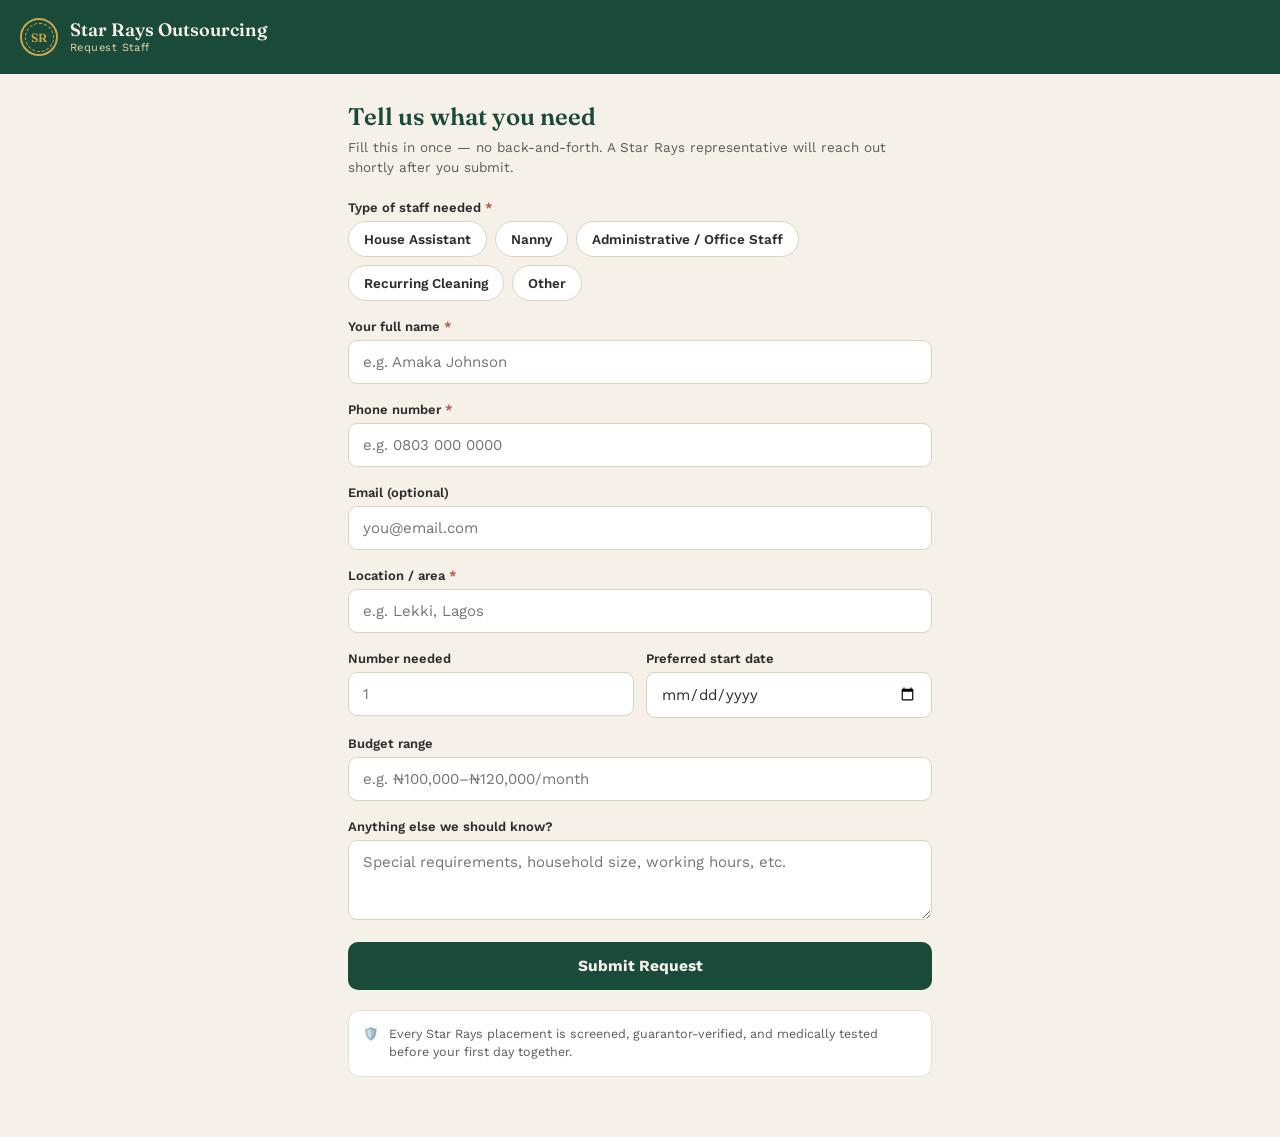
==== index.html @ 8020007e "Create index.html" ====
<!DOCTYPE html>
<html lang="en">
<head>
<meta charset="UTF-8" />
<meta name="viewport" content="width=device-width, initial-scale=1.0" />
<title>Star Rays Outsourcing — Request Staff</title>
<meta name="description" content="Request staff from Star Rays Outsourcing. Fill one form, no back-and-forth." />
<link rel="preconnect" href="https://fonts.googleapis.com">
<link href="https://fonts.googleapis.com/css2?family=Fraunces:opsz,wght@9..144,500;9..144,600;9..144,700&family=Work+Sans:wght@400;500;600;700&display=swap" rel="stylesheet">
<style>
  :root{
    --emerald:#1A4A3A; --emerald-deep:#123128; --gold:#C9A84C; --gold-soft:#E4D4A6;
    --cream:#F5F0E8; --charcoal:#2D2D2D; --rust:#B0523F; --line:#DDD3C0;
  }
  *{box-sizing:border-box;}
  body{margin:0;background:var(--cream);color:var(--charcoal);font-family:'Work Sans',sans-serif;}
  header{background:var(--emerald);color:var(--cream);padding:18px 20px;display:flex;align-items:center;gap:12px;}
  .seal{width:38px;height:38px;border-radius:50%;border:2px solid var(--gold);display:flex;align-items:center;justify-content:center;flex-shrink:0;}
  .seal-inner{width:29px;height:29px;border-radius:50%;border:1px dashed var(--gold);display:flex;align-items:center;justify-content:center;font-family:'Fraunces',serif;color:var(--gold);font-weight:600;font-size:12px;}
  .brand-name{font-family:'Fraunces',serif;font-size:18px;font-weight:600;line-height:1.1;}
  .brand-sub{font-size:11px;color:var(--gold-soft);letter-spacing:0.04em;margin-top:2px;}
  main{max-width:620px;margin:0 auto;padding:28px 18px 60px;}
  h1{font-family:'Fraunces',serif;font-size:24px;font-weight:600;color:var(--emerald);margin:0 0 6px;}
  .intro{font-size:13.5px;color:#5c5c5c;line-height:1.5;margin:0 0 22px;}
  .field{margin-bottom:18px;}
  .field label{display:block;font-size:13px;font-weight:600;margin-bottom:6px;}
  .req{color:var(--rust);}
  input,select,textarea{width:100%;padding:12px 14px;border-radius:9px;border:1.5px solid var(--line);font-family:'Work Sans',sans-serif;font-size:15px;color:var(--charcoal);background:#fff;outline:none;}
  textarea{resize:vertical;}
  .chip-row{display:flex;flex-wrap:wrap;gap:8px;}
  .chip{padding:9px 15px;border-radius:999px;border:1.5px solid var(--line);background:#fff;color:var(--charcoal);font-family:'Work Sans',sans-serif;font-size:13.5px;font-weight:600;cursor:pointer;}
  .chip.active{background:var(--emerald);border-color:var(--emerald);color:var(--cream);}
  .price-note{background:var(--gold-soft);color:var(--emerald-deep);border-radius:10px;padding:11px 14px;font-size:13px;font-weight:600;margin-bottom:18px;display:none;}
  .price-note.show{display:block;}
  .plan-card{background:#fff;border:1.5px solid var(--gold);border-radius:12px;padding:14px 16px;margin-bottom:18px;display:none;}
  .plan-card.show{display:block;}
  .plan-title{font-weight:700;font-size:14px;color:var(--emerald);margin-bottom:6px;}
  .plan-desc{font-size:12.5px;color:#5c5c5c;line-height:1.6;}
  .two-col{display:flex;gap:12px;}
  .two-col > div{flex:1;}
  .error-box{background:#FBEAE6;color:var(--rust);padding:11px 14px;border-radius:9px;font-size:13.5px;margin-bottom:16px;font-weight:600;display:none;}
  .error-box.show{display:block;}
  button[type=submit]{width:100%;background:var(--emerald);color:var(--cream);border:none;border-radius:10px;padding:15px 22px;font-family:'Work Sans',sans-serif;font-weight:700;font-size:15.5px;cursor:pointer;}
  button[type=submit]:disabled{opacity:0.6;cursor:not-allowed;}
  .assurance{display:flex;gap:10px;align-items:flex-start;margin-top:20px;background:#fff;border:1px solid #E7DFCF;border-radius:12px;padding:14px;font-size:12.5px;color:#5c5c5c;line-height:1.5;}
  .hidden-section{display:none;}
  .hidden-section.show{display:block;}
  #confirmation{display:none;text-align:center;padding:50px 10px;}
  #confirmation.show{display:block;}
  .check-circle{width:62px;height:62px;border-radius:50%;background:var(--emerald);display:flex;align-items:center;justify-content:center;margin:0 auto 22px;color:var(--cream);font-size:28px;}
  #confirmation h2{font-family:'Fraunces',serif;font-size:22px;font-weight:600;color:var(--emerald);margin-bottom:10px;}
  #confirmation p{font-size:14.5px;color:#5c5c5c;line-height:1.6;max-width:380px;margin:0 auto 26px;}
  .ghost-btn{background:transparent;color:var(--emerald);border:1.5px solid var(--emerald);border-radius:10px;padding:11px 20px;font-family:'Work Sans',sans-serif;font-weight:600;font-size:14px;cursor:pointer;}
</style>
</head>
<body>

<header>
  <div class="seal"><div class="seal-inner">SR</div></div>
  <div>
    <div class="brand-name">Star Rays Outsourcing</div>
    <div class="brand-sub">Request Staff</div>
  </div>
</header>

<main>
  <form id="requestForm">
    <h1>Tell us what you need</h1>
    <p class="intro">Fill this in once — no back-and-forth. A Star Rays representative will reach out shortly after you submit.</p>

    <div class="field">
      <label>Type of staff needed <span class="req">*</span></label>
      <div class="chip-row" data-group="staffType">
        <button type="button" class="chip" data-value="House Assistant">House Assistant</button>
        <button type="button" class="chip" data-value="Nanny">Nanny</button>
        <button type="button" class="chip" data-value="Administrative / Office Staff">Administrative / Office Staff</button>
        <button type="button" class="chip" data-value="Recurring Cleaning">Recurring Cleaning</button>
        <button type="button" class="chip" data-value="Other">Other</button>
      </div>
    </div>

    <!-- Domestic-only fields -->
    <div id="domesticFields" class="hidden-section">
      <div class="field">
        <label>Live-in or live-out?</label>
        <div class="chip-row" data-group="arrangement">
          <button type="button" class="chip" data-value="Live-in">Live-in</button>
          <button type="button" class="chip" data-value="Live-out">Live-out</button>
          <button type="button" class="chip" data-value="Either">Either</button>
        </div>
      </div>
      <div id="domesticPriceNote" class="price-note"></div>

      <div class="field">
        <label>Payment plan <span class="req">*</span></label>
        <div class="chip-row" data-group="paymentPlan">
          <button type="button" class="chip" data-value="Retainership">Retainership</button>
          <button type="button" class="chip" data-value="One-off">One-off</button>
        </div>
      </div>
      <div id="planCard" class="plan-card">
        <div class="plan-title" id="planTitle"></div>
        <div class="plan-desc" id="planDesc"></div>
      </div>

      <div class="field">
        <label>Preferred age range</label>
        <div class="chip-row" data-group="ageRange">
          <button type="button" class="chip" data-value="18–25">18–25</button>
          <button type="button" class="chip" data-value="26–35">26–35</button>
          <button type="button" class="chip" data-value="36–45">36–45</button>
          <button type="button" class="chip" data-value="46+">46+</button>
          <button type="button" class="chip" data-value="No preference">No preference</button>
        </div>
      </div>

      <div class="field">
        <label>Language preference</label>
        <input type="text" name="languagePref" placeholder="e.g. English, Yoruba, Igbo, Hausa, Pidgin" />
      </div>

      <div class="field">
        <label>Tribe preference (optional)</label>
        <input type="text" name="tribePref" placeholder="e.g. No preference" />
      </div>

      <div class="field">
        <label>Religion preference (optional)</label>
        <input type="text" name="religionPref" placeholder="e.g. No preference" />
      </div>
    </div>

    <!-- Cleaning-only fields -->
    <div id="cleaningFields" class="hidden-section">
      <div class="field">
        <label>House structure</label>
        <div class="chip-row" data-group="houseType">
          <button type="button" class="chip" data-value="Flat">Flat</button>
          <button type="button" class="chip" data-value="Bungalow">Bungalow</button>
          <button type="button" class="chip" data-value="Duplex">Duplex</button>
          <button type="button" class="chip" data-value="Terrace">Terrace</button>
          <button type="button" class="chip" data-value="Other">Other</button>
        </div>
      </div>
      <div class="field">
        <label>Cleaning frequency</label>
        <div class="chip-row" data-group="cleaningFrequency">
          <button type="button" class="chip" data-value="Monthly">Monthly</button>
          <button type="button" class="chip" data-value="Daily">Daily</button>
          <button type="button" class="chip" data-value="One-off">One-off</button>
        </div>
      </div>
      <div id="cleaningPriceNote" class="price-note"></div>
    </div>

    <!-- Flat pricing note for Admin/Other -->
    <div id="flatPriceNote" class="price-note"></div>

    <div class="field">
      <label>Your full name <span class="req">*</span></label>
      <input type="text" name="fullName" placeholder="e.g. Amaka Johnson" required />
    </div>

    <div class="field">
      <label>Phone number <span class="req">*</span></label>
      <input type="tel" name="phone" placeholder="e.g. 0803 000 0000" required />
    </div>

    <div class="field">
      <label>Email (optional)</label>
      <input type="email" name="email" placeholder="you@email.com" />
    </div>

    <div class="field">
      <label>Location / area <span class="req">*</span></label>
      <input type="text" name="location" placeholder="e.g. Lekki, Lagos" required />
    </div>

    <div class="two-col">
      <div class="field">
        <label>Number needed</label>
        <input type="number" name="numStaff" min="1" placeholder="1" />
      </div>
      <div class="field">
        <label>Preferred start date</label>
        <input type="date" name="startDate" />
      </div>
    </div>

    <div class="field">
      <label>Budget range</label>
      <input type="text" name="budget" placeholder="e.g. ₦100,000–₦120,000/month" />
    </div>

    <div class="field">
      <label>Anything else we should know?</label>
      <textarea name="details" rows="3" placeholder="Special requirements, household size, working hours, etc."></textarea>
    </div>

    <div id="errorBox" class="error-box"></div>

    <button type="submit" id="submitBtn">Submit Request</button>

    <div class="assurance">
      <span>🛡️</span>
      <div>Every Star Rays placement is screened, guarantor-verified, and medically tested before your first day together.</div>
    </div>
  </form>

  <div id="confirmation">
    <div class="check-circle">✓</div>
    <h2>Thank you.</h2>
    <p>Your request has been received. A Star Rays representative will contact you shortly.</p>
    <button class="ghost-btn" id="resetBtn">Submit another request</button>
  </div>
</main>

<script>
const FORM_ENDPOINT = "https://formspree.io/f/xaewkjbd";
const DOMESTIC_TYPES = ["House Assistant", "Nanny"];

const state = {
  staffType: "", arrangement: "", paymentPlan: "", ageRange: "",
  houseType: "", cleaningFrequency: ""
};

const PAYMENT_PLANS = {
  "Retainership": {
    label: "Retainership Fee — ₦120,000",
    desc: "Covers candidate recruitment, background verification, and pre-employment medical examination. Valid for 1 year from engagement. If a placed staff member is unsuitable, a replacement is provided within 2–4 weeks, up to 2 replacements within the year. The agency handles all salary disbursement and staff management throughout. Applies only to this request — further requests attract standard fees, negotiable on discussion."
  },
  "One-off": {
    label: "One-Off Fee — ₦100,000",
    desc: "Covers candidate recruitment, background verification, and pre-employment medical examination. Placement coverage for 3 months, with 1 replacement if needed. After placement, staff supervision and day-to-day management is the client's responsibility."
  }
};

const FLAT_PRICING = {
  "Administrative / Office Staff": "Recruitment fee: 6% of annual gross salary + 7.5% VAT",
  "Other": "We'll confirm pricing with you once we understand the role."
};

function priceNoteFor(staffType, arrangement, houseType) {
  if (staffType === "House Assistant") {
    return arrangement === "Live-out"
      ? "₦100,000/month and above — live-out includes a transport allowance."
      : "₦80,000/month and above — rate depends on the helper's age and experience.";
  }
  if (staffType === "Nanny") {
    return arrangement === "Live-out"
      ? "₦100,000/month — go-and-come includes a transport allowance."
      : "₦90,000/month and above — rate depends on the nanny's age and experience.";
  }
  if (staffType === "Recurring Cleaning") {
    if (arrangement === "Monthly") {
      return houseType === "Flat"
        ? "₦85,000/month (8 visits) for flats."
        : "Monthly rate is subject to assessment for this house structure.";
    }
    if (arrangement === "Daily") return "Daily rate is subject to assessment of the apartment.";
    if (arrangement === "One-off") return "One-off cleaning — we'll confirm a quote based on house size and condition.";
    return null;
  }
  return FLAT_PRICING[staffType] || null;
}

document.querySelectorAll(".chip-row").forEach(row => {
  const group = row.dataset.group;
  row.querySelectorAll(".chip").forEach(chip => {
    chip.addEventListener("click", () => {
      row.querySelectorAll(".chip").forEach(c => c.classList.remove("active"));
      chip.classList.add("active");
      state[group] = chip.dataset.value;
      render();
    });
  });
});

function render() {
  const domesticFields = document.getElementById("domesticFields");
  const cleaningFields = document.getElementById("cleaningFields");
  const flatNote = document.getElementById("flatPriceNote");
  const domesticNote = document.getElementById("domesticPriceNote");
  const cleaningNote = document.getElementById("cleaningPriceNote");
  const planCard = document.getElementById("planCard");

  domesticFields.classList.toggle("show", DOMESTIC_TYPES.includes(state.staffType));
  cleaningFields.classList.toggle("show", state.staffType === "Recurring Cleaning");

  if (DOMESTIC_TYPES.includes(state.staffType) && state.arrangement) {
    domesticNote.textContent = priceNoteFor(state.staffType, state.arrangement);
    domesticNote.classList.add("show");
  } else {
    domesticNote.classList.remove("show");
  }

  if (state.paymentPlan && PAYMENT_PLANS[state.paymentPlan]) {
    document.getElementById("planTitle").textContent = PAYMENT_PLANS[state.paymentPlan].label;
    document.getElementById("planDesc").textContent = PAYMENT_PLANS[state.paymentPlan].desc;
    planCard.classList.add("show");
  } else {
    planCard.classList.remove("show");
  }

  if (state.staffType === "Recurring Cleaning" && state.cleaningFrequency) {
    cleaningNote.textContent = priceNoteFor(state.staffType, state.cleaningFrequency, state.houseType);
    cleaningNote.classList.add("show");
  } else {
    cleaningNote.classList.remove("show");
  }

  if (state.staffType && !DOMESTIC_TYPES.includes(state.staffType) && state.staffType !== "Recurring Cleaning") {
    const note = priceNoteFor(state.staffType);
    if (note) { flatNote.textContent = note; flatNote.classList.add("show"); }
  } else {
    flatNote.classList.remove("show");
  }
}

const form = document.getElementById("requestForm");
const errorBox = document.getElementById("errorBox");
const submitBtn = document.getElementById("submitBtn");

form.addEventListener("submit", async (e) => {
  e.preventDefault();
  errorBox.classList.remove("show");

  const fd = new FormData(form);
  const fullName = fd.get("fullName")?.trim();
  const phone = fd.get("phone")?.trim();
  const location = fd.get("location")?.trim();

  if (!state.staffType || !fullName || !phone || !location) {
    errorBox.textContent = "Please fill in staff type, your name, phone number, and location — the rest is optional.";
    errorBox.classList.add("show");
    return;
  }
  if (DOMESTIC_TYPES.includes(state.staffType) && !state.paymentPlan) {
    errorBox.textContent = "Please choose a payment plan — Retainership or One-off.";
    errorBox.classList.add("show");
    return;
  }

  const payload = {
    "Staff type": state.staffType,
    "Arrangement": state.arrangement || "",
    "Payment plan": state.paymentPlan ? PAYMENT_PLANS[state.paymentPlan].label : "",
    "Age preference": state.ageRange || "",
    "Language preference": fd.get("languagePref") || "",
    "Tribe preference": fd.get("tribePref") || "",
    "Religion preference": fd.get("religionPref") || "",
    "House structure": state.houseType || "",
    "Cleaning frequency": state.cleaningFrequency || "",
    "Full name": fullName,
    "Phone": phone,
    "Email": fd.get("email") || "",
    "Location": location,
    "Number needed": fd.get("numStaff") || "",
    "Preferred start date": fd.get("startDate") || "",
    "Budget range": fd.get("budget") || "",
    "Notes": fd.get("details") || "",
    "_subject": "New Star Rays staffing request: " + state.staffType
  };

  submitBtn.disabled = true;
  submitBtn.textContent = "Submitting…";

  try {
    const res = await fetch(FORM_ENDPOINT, {
      method: "POST",
      headers: { "Accept": "application/json", "Content-Type": "application/json" },
      body: JSON.stringify(payload)
    });
    if (res.ok) {
      form.style.display = "none";
      document.getElementById("confirmation").classList.add("show");
    } else {
      throw new Error("Submission failed");
    }
  } catch (err) {
    errorBox.textContent = "Something went wrong sending your request. Please try again, or contact us directly on 07032368163.";
    errorBox.classList.add("show");
  } finally {
    submitBtn.disabled = false;
    submitBtn.textContent = "Submit Request";
  }
});

document.getElementById("resetBtn").addEventListener("click", () => {
  form.reset();
  Object.keys(state).forEach(k => state[k] = "");
  document.querySelectorAll(".chip").forEach(c => c.classList.remove("active"));
  render();
  document.getElementById("confirmation").classList.remove("show");
  form.style.display = "block";
});
</script>

</body>
  </html>
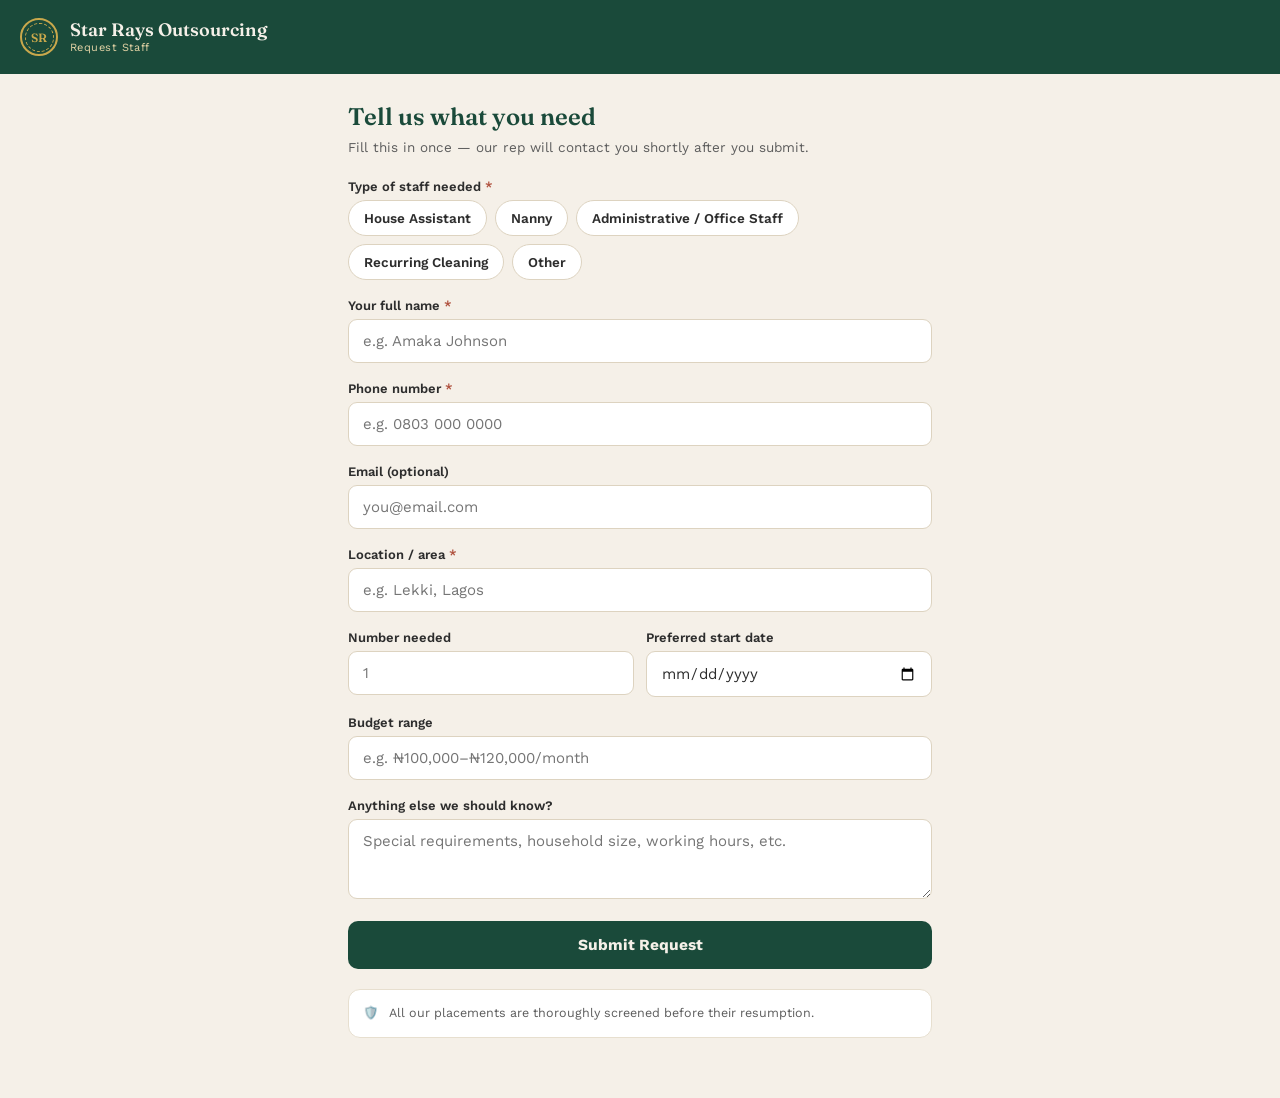
==== commit 3e18dc08: "Update index.html" ====
--- a/index.html
+++ b/index.html
@@ -66,7 +66,7 @@
 <main>
   <form id="requestForm">
     <h1>Tell us what you need</h1>
-    <p class="intro">Fill this in once — no back-and-forth. A Star Rays representative will reach out shortly after you submit.</p>
+    <p class="intro">Fill this in once — our rep will contact you shortly after you submit.</p>
 
     <div class="field">
       <label>Type of staff needed <span class="req">*</span></label>
@@ -128,6 +128,22 @@
         <label>Religion preference (optional)</label>
         <input type="text" name="religionPref" placeholder="e.g. No preference" />
       </div>
+
+      <div class="field">
+        <label>Number of children / household size</label>
+        <input type="text" name="householdSize" placeholder="e.g. 2 children, ages 3 and 6" />
+      </div>
+
+      <div id="houseTypeFieldDomestic" class="field hidden-section">
+        <label>House type (for live-in)</label>
+        <div class="chip-row" data-group="houseTypeDomestic">
+          <button type="button" class="chip" data-value="Flat">Flat</button>
+          <button type="button" class="chip" data-value="Bungalow">Bungalow</button>
+          <button type="button" class="chip" data-value="Duplex">Duplex</button>
+          <button type="button" class="chip" data-value="Terrace">Terrace</button>
+          <button type="button" class="chip" data-value="Other">Other</button>
+        </div>
+      </div>
     </div>
 
     <!-- Cleaning-only fields -->
@@ -203,7 +219,7 @@
 
     <div class="assurance">
       <span>🛡️</span>
-      <div>Every Star Rays placement is screened, guarantor-verified, and medically tested before your first day together.</div>
+      <div>All our placements are thoroughly screened before their resumption.</div>
     </div>
   </form>
 
@@ -221,7 +237,7 @@
 
 const state = {
   staffType: "", arrangement: "", paymentPlan: "", ageRange: "",
-  houseType: "", cleaningFrequency: ""
+  houseType: "", cleaningFrequency: "", houseTypeDomestic: ""
 };
 
 const PAYMENT_PLANS = {
@@ -287,6 +303,9 @@
   domesticFields.classList.toggle("show", DOMESTIC_TYPES.includes(state.staffType));
   cleaningFields.classList.toggle("show", state.staffType === "Recurring Cleaning");
 
+  const houseTypeFieldDomestic = document.getElementById("houseTypeFieldDomestic");
+  houseTypeFieldDomestic.classList.toggle("show", DOMESTIC_TYPES.includes(state.staffType) && state.arrangement === "Live-in");
+
   if (DOMESTIC_TYPES.includes(state.staffType) && state.arrangement) {
     domesticNote.textContent = priceNoteFor(state.staffType, state.arrangement);
     domesticNote.classList.add("show");
@@ -349,6 +368,8 @@
     "Language preference": fd.get("languagePref") || "",
     "Tribe preference": fd.get("tribePref") || "",
     "Religion preference": fd.get("religionPref") || "",
+    "Household size / children": fd.get("householdSize") || "",
+    "House type (live-in)": state.houseTypeDomestic || "",
     "House structure": state.houseType || "",
     "Cleaning frequency": state.cleaningFrequency || "",
     "Full name": fullName,
@@ -397,4 +418,4 @@
 </script>
 
 </body>
-  </html>
+</html>
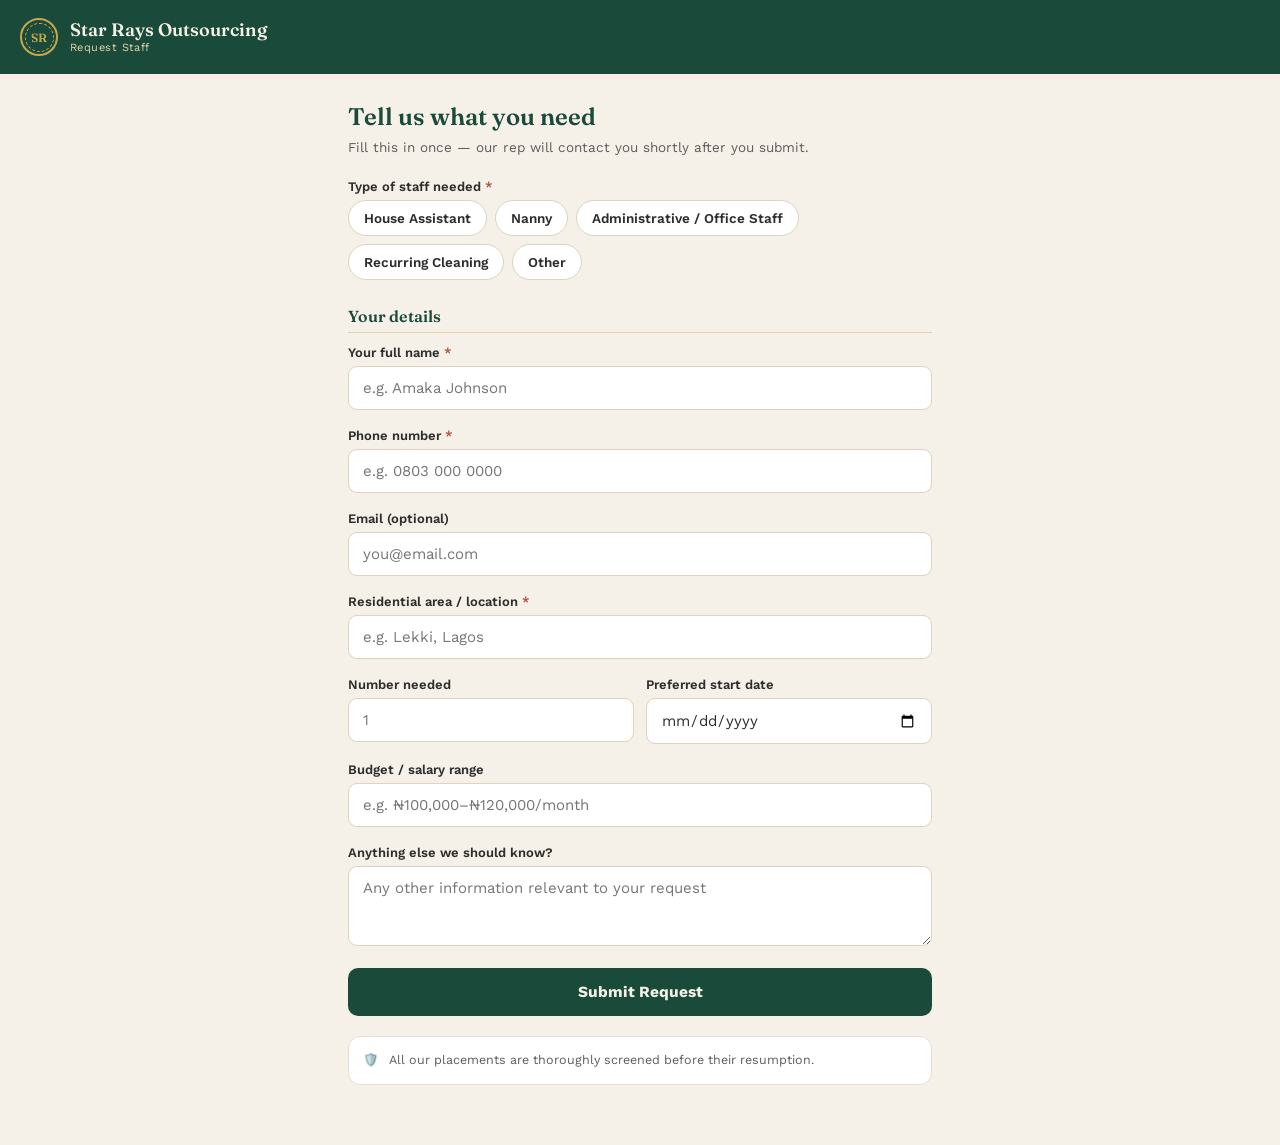
==== commit d29cae2e: "Update print statement from 'Hello' to 'Goodbye'" ====
--- a/index.html
+++ b/index.html
@@ -22,6 +22,7 @@
   main{max-width:620px;margin:0 auto;padding:28px 18px 60px;}
   h1{font-family:'Fraunces',serif;font-size:24px;font-weight:600;color:var(--emerald);margin:0 0 6px;}
   .intro{font-size:13.5px;color:#5c5c5c;line-height:1.5;margin:0 0 22px;}
+  .section-title{font-family:'Fraunces',serif;font-size:16px;font-weight:600;color:var(--emerald);margin:26px 0 12px;padding-bottom:6px;border-bottom:1.5px solid var(--gold-soft);}
   .field{margin-bottom:18px;}
   .field label{display:block;font-size:13px;font-weight:600;margin-bottom:6px;}
   .req{color:var(--rust);}
@@ -32,12 +33,30 @@
   .chip.active{background:var(--emerald);border-color:var(--emerald);color:var(--cream);}
   .price-note{background:var(--gold-soft);color:var(--emerald-deep);border-radius:10px;padding:11px 14px;font-size:13px;font-weight:600;margin-bottom:18px;display:none;}
   .price-note.show{display:block;}
+  .notice{background:var(--gold-soft);color:var(--emerald-deep);border-radius:10px;padding:12px 14px;font-size:12.5px;line-height:1.55;margin-bottom:18px;}
+  .notice b{display:block;margin-bottom:3px;font-size:13px;}
+  .guide-hint{font-size:12px;color:#8a8a8a;margin:0 0 8px;}
+  .guide-note{font-size:12px;color:#5c5c5c;line-height:1.5;margin:2px 0 18px;}
+  .band{background:#fff;border:1.5px solid var(--gold);border-radius:12px;margin-bottom:10px;overflow:hidden;}
+  .band summary{display:flex;justify-content:space-between;align-items:center;gap:10px;padding:12px 14px;cursor:pointer;list-style:none;}
+  .band summary::-webkit-details-marker{display:none;}
+  .band-title{font-weight:700;font-size:14px;color:var(--emerald);}
+  .band-title small{display:block;font-weight:500;font-size:11.5px;color:#7a7a7a;margin-top:2px;}
+  .band-salary{font-weight:700;font-size:13px;color:#8A6B1E;text-align:right;}
+  .band-salary small{display:block;font-weight:500;font-size:11px;color:#7a7a7a;}
+  .band ul{margin:0;padding:0 16px 14px 32px;font-size:12.5px;color:#5c5c5c;line-height:1.6;}
   .plan-card{background:#fff;border:1.5px solid var(--gold);border-radius:12px;padding:14px 16px;margin-bottom:18px;display:none;}
   .plan-card.show{display:block;}
-  .plan-title{font-weight:700;font-size:14px;color:var(--emerald);margin-bottom:6px;}
-  .plan-desc{font-size:12.5px;color:#5c5c5c;line-height:1.6;}
+  .plan-title{font-weight:700;font-size:15px;color:var(--emerald);}
+  .plan-badge{display:inline-block;background:var(--gold-soft);color:var(--emerald-deep);font-size:11px;font-weight:700;border-radius:999px;padding:3px 10px;margin:6px 0 8px;}
+  .plan-card ul{list-style:none;margin:6px 0 10px;padding:0;font-size:13px;line-height:1.7;}
+  .plan-card li:before{content:"\2713\00a0\00a0";color:var(--emerald);font-weight:700;}
+  .plan-desc p{font-size:12.5px;color:#5c5c5c;line-height:1.6;margin:0 0 8px;}
+  .checkbox-field{display:flex;align-items:flex-start;gap:10px;background:#fff;border:1px solid #E7DFCF;border-radius:10px;padding:13px 14px;margin-bottom:18px;}
+  .checkbox-field input{width:auto;margin-top:2px;flex-shrink:0;}
+  .checkbox-field label{font-size:13px;color:#5c5c5c;line-height:1.5;font-weight:500;}
   .two-col{display:flex;gap:12px;}
-  .two-col > div{flex:1;}
+  .two-col > div{flex:1;min-width:0;}
   .error-box{background:#FBEAE6;color:var(--rust);padding:11px 14px;border-radius:9px;font-size:13.5px;margin-bottom:16px;font-weight:600;display:none;}
   .error-box.show{display:block;}
   button[type=submit]{width:100%;background:var(--emerald);color:var(--cream);border:none;border-radius:10px;padding:15px 22px;font-family:'Work Sans',sans-serif;font-weight:700;font-size:15.5px;cursor:pointer;}
@@ -49,7 +68,8 @@
   #confirmation.show{display:block;}
   .check-circle{width:62px;height:62px;border-radius:50%;background:var(--emerald);display:flex;align-items:center;justify-content:center;margin:0 auto 22px;color:var(--cream);font-size:28px;}
   #confirmation h2{font-family:'Fraunces',serif;font-size:22px;font-weight:600;color:var(--emerald);margin-bottom:10px;}
-  #confirmation p{font-size:14.5px;color:#5c5c5c;line-height:1.6;max-width:380px;margin:0 auto 26px;}
+  #confirmation p{font-size:14.5px;color:#5c5c5c;line-height:1.6;max-width:380px;margin:0 auto 18px;}
+  .ref{font-size:13px;color:#5c5c5c;margin-bottom:24px;}
   .ghost-btn{background:transparent;color:var(--emerald);border:1.5px solid var(--emerald);border-radius:10px;padding:11px 20px;font-family:'Work Sans',sans-serif;font-weight:600;font-size:14px;cursor:pointer;}
 </style>
 </head>
@@ -79,8 +99,58 @@
       </div>
     </div>
 
-    <!-- Domestic-only fields -->
+    <div class="section-title">Your details</div>
+
+    <div class="field">
+      <label>Your full name <span class="req">*</span></label>
+      <input type="text" name="fullName" placeholder="e.g. Amaka Johnson" required />
+    </div>
+
+    <div class="field">
+      <label>Phone number <span class="req">*</span></label>
+      <input type="tel" name="phone" placeholder="e.g. 0803 000 0000" required />
+    </div>
+
+    <div class="field">
+      <label>Email (optional)</label>
+      <input type="email" name="email" placeholder="you@email.com" />
+    </div>
+
+    <div class="field">
+      <label>Residential area / location <span class="req">*</span></label>
+      <input type="text" name="location" placeholder="e.g. Lekki, Lagos" required />
+    </div>
+
+    <div id="domesticContact" class="hidden-section">
+      <div class="field">
+        <label>Home address</label>
+        <input type="text" name="homeAddress" placeholder="e.g. 5 Admiralty Way, Lekki Phase 1" />
+      </div>
+      <div class="field">
+        <label>Preferred method of contact</label>
+        <div class="chip-row" data-group="contactMethod">
+          <button type="button" class="chip" data-value="Phone Call">Phone Call</button>
+          <button type="button" class="chip" data-value="WhatsApp">WhatsApp</button>
+          <button type="button" class="chip" data-value="Email">Email</button>
+        </div>
+      </div>
+    </div>
+
+    <div class="two-col">
+      <div class="field">
+        <label>Number needed</label>
+        <input type="number" name="numStaff" min="1" placeholder="1" />
+      </div>
+      <div class="field">
+        <label>Preferred start date</label>
+        <input type="date" name="startDate" />
+      </div>
+    </div>
+
+    <!-- ========== Domestic (House Assistant / Nanny) ========== -->
     <div id="domesticFields" class="hidden-section">
+
+      <div class="section-title">Work arrangement &amp; salary guide</div>
       <div class="field">
         <label>Live-in or live-out?</label>
         <div class="chip-row" data-group="arrangement">
@@ -89,49 +159,55 @@
           <button type="button" class="chip" data-value="Either">Either</button>
         </div>
       </div>
-      <div id="domesticPriceNote" class="price-note"></div>
-
-      <div class="field">
-        <label>Payment plan <span class="req">*</span></label>
-        <div class="chip-row" data-group="paymentPlan">
-          <button type="button" class="chip" data-value="Retainership">Retainership</button>
-          <button type="button" class="chip" data-value="One-off">One-off</button>
-        </div>
-      </div>
-      <div id="planCard" class="plan-card">
-        <div class="plan-title" id="planTitle"></div>
-        <div class="plan-desc" id="planDesc"></div>
-      </div>
-
-      <div class="field">
-        <label>Preferred age range</label>
-        <div class="chip-row" data-group="ageRange">
-          <button type="button" class="chip" data-value="18–25">18–25</button>
-          <button type="button" class="chip" data-value="26–35">26–35</button>
-          <button type="button" class="chip" data-value="36–45">36–45</button>
-          <button type="button" class="chip" data-value="46+">46+</button>
-          <button type="button" class="chip" data-value="No preference">No preference</button>
-        </div>
-      </div>
-
-      <div class="field">
-        <label>Language preference</label>
-        <input type="text" name="languagePref" placeholder="e.g. English, Yoruba, Igbo, Hausa, Pidgin" />
-      </div>
-
-      <div class="field">
-        <label>Tribe preference (optional)</label>
-        <input type="text" name="tribePref" placeholder="e.g. No preference" />
-      </div>
-
-      <div class="field">
-        <label>Religion preference (optional)</label>
-        <input type="text" name="religionPref" placeholder="e.g. No preference" />
-      </div>
-
+
+      <div id="bandsBox" class="hidden-section"></div>
+
+      <div id="nannyPackageField" class="field hidden-section">
+        <label>Preferred package (optional)</label>
+        <div class="chip-row" data-group="nannyPackage">
+          <button type="button" class="chip" data-value="Basic Nanny (1–2 children)">Basic Nanny (1–2 children)</button>
+          <button type="button" class="chip" data-value="Full-Time Nanny">Full-Time Nanny</button>
+        </div>
+      </div>
+
+      <div class="two-col">
+        <div class="field">
+          <label>Working days</label>
+          <input type="text" name="workDays" placeholder="e.g. Monday – Saturday" />
+        </div>
+        <div class="field">
+          <label>Working hours</label>
+          <input type="text" name="workTime" placeholder="e.g. 7am – 7pm" />
+        </div>
+      </div>
+
+      <div class="section-title">Family &amp; household</div>
       <div class="field">
         <label>Number of children / household size</label>
-        <input type="text" name="householdSize" placeholder="e.g. 2 children, ages 3 and 6" />
+        <input type="text" name="householdSize" placeholder="e.g. 2 children, 4 in the household" />
+      </div>
+
+      <div id="nannyOnly" class="hidden-section">
+        <div class="field">
+          <label>Age(s) of child(ren)</label>
+          <input type="text" name="childAges" placeholder="e.g. 3 years and 8 months" />
+        </div>
+        <div class="field">
+          <label>Do the children attend school?</label>
+          <div class="chip-row" data-group="schoolAttend">
+            <button type="button" class="chip" data-value="Yes">Yes</button>
+            <button type="button" class="chip" data-value="No">No</button>
+          </div>
+        </div>
+        <div id="schoolSchedule" class="field hidden-section">
+          <label>School schedule</label>
+          <input type="text" name="schoolSchedule" placeholder="e.g. Mon–Fri, 8am – 3pm" />
+        </div>
+      </div>
+
+      <div class="field">
+        <label>Medical conditions / special care needs (if none, write N/A)</label>
+        <input type="text" name="specialNeeds" placeholder="e.g. N/A" />
       </div>
 
       <div id="houseTypeFieldDomestic" class="field hidden-section">
@@ -144,10 +220,142 @@
           <button type="button" class="chip" data-value="Other">Other</button>
         </div>
       </div>
-    </div>
-
-    <!-- Cleaning-only fields -->
+
+      <div class="section-title">Duties (select all that apply)</div>
+
+      <div id="dutiesNannyBox" class="field hidden-section">
+        <div class="chip-row" data-group="dutiesNanny" data-multi="true">
+          <button type="button" class="chip" data-value="Childcare supervision">Childcare supervision</button>
+          <button type="button" class="chip" data-value="Feeding">Feeding</button>
+          <button type="button" class="chip" data-value="Bathing and dressing">Bathing and dressing</button>
+          <button type="button" class="chip" data-value="School runs">School runs</button>
+          <button type="button" class="chip" data-value="Homework assistance">Homework assistance</button>
+          <button type="button" class="chip" data-value="Night care / overnight duties">Night care / overnight duties</button>
+          <button type="button" class="chip" data-value="Laundry">Laundry</button>
+          <button type="button" class="chip" data-value="Cooking">Cooking</button>
+          <button type="button" class="chip" data-value="Light cleaning">Light cleaning</button>
+          <button type="button" class="chip" data-value="Other (see below)">Other (specify below)</button>
+        </div>
+      </div>
+
+      <div id="dutiesHouseBox" class="field hidden-section">
+        <div class="chip-row" data-group="dutiesHouse" data-multi="true">
+          <button type="button" class="chip" data-value="General household cleaning">General household cleaning</button>
+          <button type="button" class="chip" data-value="Laundry and ironing">Laundry and ironing</button>
+          <button type="button" class="chip" data-value="Washing dishes">Washing dishes</button>
+          <button type="button" class="chip" data-value="Tidying and maintaining the home">Tidying and maintaining the home</button>
+          <button type="button" class="chip" data-value="General household assistance">General household assistance</button>
+          <button type="button" class="chip" data-value="Other (see below)">Other (specify below)</button>
+        </div>
+      </div>
+
+      <div class="field">
+        <label>Other duties</label>
+        <input type="text" name="otherDuties" placeholder="Anything not listed above" />
+      </div>
+
+      <div class="section-title">Candidate preferences</div>
+
+      <div class="field">
+        <label>Preferred age range</label>
+        <div class="chip-row" data-group="ageRange">
+          <button type="button" class="chip" data-value="18–25">18–25</button>
+          <button type="button" class="chip" data-value="26–35">26–35</button>
+          <button type="button" class="chip" data-value="36–45">36–45</button>
+          <button type="button" class="chip" data-value="46+">46+</button>
+          <button type="button" class="chip" data-value="No preference">No preference</button>
+        </div>
+      </div>
+
+      <div class="field">
+        <label>Languages required / preferred</label>
+        <input type="text" name="languagePref" placeholder="e.g. English, Yoruba, Igbo, Hausa, Pidgin" />
+      </div>
+
+      <div class="field">
+        <label>Preferred tribe / ethnic background (optional)</label>
+        <input type="text" name="tribePref" placeholder="e.g. No preference" />
+      </div>
+
+      <div class="field">
+        <label>Religion preference (optional)</label>
+        <input type="text" name="religionPref" placeholder="e.g. No preference" />
+      </div>
+
+      <div class="field">
+        <label>Minimum years of experience</label>
+        <input type="text" name="minExperience" placeholder="e.g. 2 years" />
+      </div>
+
+      <div class="section-title">Salary &amp; benefits</div>
+
+      <div class="field">
+        <label>Proposed monthly salary (₦)</label>
+        <input type="text" name="proposedSalary" placeholder="e.g. ₦120,000" />
+      </div>
+
+      <div id="accommodationField" class="field hidden-section">
+        <label>Accommodation provided?</label>
+        <div class="chip-row" data-group="accommodationDomestic">
+          <button type="button" class="chip" data-value="Yes – by client">Yes – by client</button>
+          <button type="button" class="chip" data-value="No">No</button>
+        </div>
+      </div>
+
+      <div class="field">
+        <label>Other benefits</label>
+        <input type="text" name="otherBenefits" placeholder="e.g. feeding, transport allowance" />
+      </div>
+
+      <div class="notice">
+        <b>Days off</b>
+        Mature staff are entitled to 4 days off in a month. Younger live-in help are entitled to 3 days off in a month, preferably at the end of the month.
+      </div>
+    </div>
+
+    <!-- ========== Office staff ========== -->
+    <div id="officeFields" class="hidden-section">
+      <div class="section-title">Office staff details</div>
+      <div class="field">
+        <label>Office address</label>
+        <input type="text" name="officeAddress" placeholder="e.g. 12 Admiralty Way, Lekki Phase 1" />
+      </div>
+      <div class="field">
+        <label>Work days and hours</label>
+        <input type="text" name="workHours" placeholder="e.g. Mon–Fri, 9am–5pm" />
+      </div>
+      <div class="field">
+        <label>Gender preference</label>
+        <div class="chip-row" data-group="genderPrefOffice">
+          <button type="button" class="chip" data-value="Male">Male</button>
+          <button type="button" class="chip" data-value="Female">Female</button>
+          <button type="button" class="chip" data-value="No preference">No preference</button>
+        </div>
+      </div>
+      <div class="field">
+        <label>Tribe preference (optional)</label>
+        <input type="text" name="tribePrefOffice" placeholder="e.g. No preference" />
+      </div>
+      <div class="field">
+        <label>Religion preference (optional)</label>
+        <input type="text" name="religionPrefOffice" placeholder="e.g. No preference" />
+      </div>
+      <div class="field">
+        <label>Qualifications</label>
+        <input type="text" name="qualifications" placeholder="e.g. HND/BSc, 2+ years admin experience" />
+      </div>
+      <div class="field">
+        <label>Provision of accommodation</label>
+        <div class="chip-row" data-group="accommodationOffice">
+          <button type="button" class="chip" data-value="Yes">Yes</button>
+          <button type="button" class="chip" data-value="No">No</button>
+        </div>
+      </div>
+    </div>
+
+    <!-- ========== Cleaning ========== -->
     <div id="cleaningFields" class="hidden-section">
+      <div class="section-title">Cleaning details</div>
       <div class="field">
         <label>House structure</label>
         <div class="chip-row" data-group="houseType">
@@ -169,48 +377,39 @@
       <div id="cleaningPriceNote" class="price-note"></div>
     </div>
 
-    <!-- Flat pricing note for Admin/Other -->
     <div id="flatPriceNote" class="price-note"></div>
 
-    <div class="field">
-      <label>Your full name <span class="req">*</span></label>
-      <input type="text" name="fullName" placeholder="e.g. Amaka Johnson" required />
-    </div>
-
-    <div class="field">
-      <label>Phone number <span class="req">*</span></label>
-      <input type="tel" name="phone" placeholder="e.g. 0803 000 0000" required />
-    </div>
-
-    <div class="field">
-      <label>Email (optional)</label>
-      <input type="email" name="email" placeholder="you@email.com" />
-    </div>
-
-    <div class="field">
-      <label>Location / area <span class="req">*</span></label>
-      <input type="text" name="location" placeholder="e.g. Lekki, Lagos" required />
-    </div>
-
-    <div class="two-col">
-      <div class="field">
-        <label>Number needed</label>
-        <input type="number" name="numStaff" min="1" placeholder="1" />
-      </div>
-      <div class="field">
-        <label>Preferred start date</label>
-        <input type="date" name="startDate" />
-      </div>
-    </div>
-
-    <div class="field">
-      <label>Budget range</label>
+    <div id="budgetField" class="field">
+      <label>Budget / salary range</label>
       <input type="text" name="budget" placeholder="e.g. ₦100,000–₦120,000/month" />
     </div>
 
     <div class="field">
       <label>Anything else we should know?</label>
-      <textarea name="details" rows="3" placeholder="Special requirements, household size, working hours, etc."></textarea>
+      <textarea name="details" rows="3" placeholder="Any other information relevant to your request"></textarea>
+    </div>
+
+    <!-- ========== Terms (domestic only) ========== -->
+    <div id="termsFields" class="hidden-section">
+      <div class="section-title">Terms of engagement</div>
+      <div class="field">
+        <label>Preferred engagement option <span class="req">*</span></label>
+        <div class="chip-row" data-group="paymentPlan">
+          <button type="button" class="chip" data-value="Retainership">Retainership – ₦120,000</button>
+          <button type="button" class="chip" data-value="One-off">One-off – ₦100,000</button>
+        </div>
+      </div>
+      <div id="planCard" class="plan-card"></div>
+
+      <div class="notice">
+        <b>How it works</b>
+        Pictures of interviewed candidates are sent to you. Once you select the candidate who meets your needs, full payment is made. The pre-employment medical tests and verification are then carried out, all documentation is completed and submitted, and the staff member resumes. Your Star Rays representative will share the payment details at that stage.
+      </div>
+
+      <div class="checkbox-field">
+        <input type="checkbox" id="termsAgree" />
+        <label for="termsAgree">I have read, understood and agree to the terms of engagement above.</label>
+      </div>
     </div>
 
     <div id="errorBox" class="error-box"></div>
@@ -227,6 +426,7 @@
     <div class="check-circle">✓</div>
     <h2>Thank you.</h2>
     <p>Your request has been received. A Star Rays representative will contact you shortly.</p>
+    <div class="ref">Your reference: <b id="refNo"></b></div>
     <button class="ghost-btn" id="resetBtn">Submit another request</button>
   </div>
 </main>
@@ -237,151 +437,303 @@
 
 const state = {
   staffType: "", arrangement: "", paymentPlan: "", ageRange: "",
-  houseType: "", cleaningFrequency: "", houseTypeDomestic: ""
+  houseType: "", cleaningFrequency: "", houseTypeDomestic: "",
+  dutiesNanny: [], dutiesHouse: []
 };
 
-const PAYMENT_PLANS = {
+/* ---------- Salary bands (from the Monthly Salary Bands card) ---------- */
+const BANDS = {
+  houseIn: {
+    title: "Basic Live-in House Help", sub: "1–2 children (if any)", salary: "₦90,000 – ₦120,000",
+    duties: ["General household cleaning", "Laundry and ironing", "Washing dishes", "Tidying and maintaining the home", "General household assistance"]
+  },
+  nannyBasic: {
+    title: "Basic Nanny", sub: "1–2 children", salary: "₦120,000 – ₦150,000",
+    duties: ["Child supervision and safety", "Feeding and meal preparation for the children", "Bathing and dressing", "School preparation and school runs", "Keeping children's rooms and play areas tidy", "Light household assistance"]
+  },
+  nannyFull: {
+    title: "Full-Time Nanny", sub: "", salary: "₦150,000",
+    duties: ["Full-time childcare and supervision", "Feeding and meal preparation for children", "Bathing, dressing and personal hygiene", "School runs and homework assistance", "Playtime and developmental activities", "Maintaining children's spaces", "Very minimal household duties"]
+  },
+  nannyOut: {
+    title: "Live-out Nanny", sub: "Returns home daily", salary: "₦150,000 – ₦200,000",
+    duties: ["Childcare supervision and support", "Feeding and meal preparation for children", "Bathing, dressing and school runs", "Light household assistance (as needed)"]
+  }
+};
+const SALARY_NOTE = "Salaries are a guide. The final rate depends on the duties, number of children, working hours and location. The one-time processing fee is separate from the monthly salary.";
+const LIVE_OUT_HOUSE_NOTE = "Live-out House Assistant: ₦100,000/month and above — includes a transport allowance.";
+
+function bandsFor(type, arr) {
+  if (type === "House Assistant") {
+    if (arr === "Live-in") return { bands: [BANDS.houseIn], note: "" };
+    if (arr === "Live-out") return { bands: [], note: LIVE_OUT_HOUSE_NOTE };
+    if (arr === "Either") return { bands: [BANDS.houseIn], note: LIVE_OUT_HOUSE_NOTE };
+  }
+  if (type === "Nanny") {
+    if (arr === "Live-in") return { bands: [BANDS.nannyBasic, BANDS.nannyFull], note: "" };
+    if (arr === "Live-out") return { bands: [BANDS.nannyOut], note: "" };
+    if (arr === "Either") return { bands: [BANDS.nannyBasic, BANDS.nannyFull, BANDS.nannyOut], note: "" };
+  }
+  return { bands: [], note: "" };
+}
+
+/* ---------- Engagement plans (from the Domestic Processing Fee card + request form) ---------- */
+const PLANS = {
   "Retainership": {
-    label: "Retainership Fee — ₦120,000",
-    desc: "Covers candidate recruitment, background verification, and pre-employment medical examination. Valid for 1 year from engagement. If a placed staff member is unsuitable, a replacement is provided within 2–4 weeks, up to 2 replacements within the year. The agency handles all salary disbursement and staff management throughout. Applies only to this request — further requests attract standard fees, negotiable on discussion."
+    label: "Retainership Plan — ₦120,000 / 1 year",
+    badge: "Full service — we manage your staff",
+    benefits: [
+      "First placement covered",
+      "2 free replacements within 1 year",
+      "Medical tests, including replacements",
+      "Guarantor & staff verification",
+      "Salary disbursement by us",
+      "Full staff management"
+    ],
+    terms: [
+      "Valid for one (1) year from the date of engagement. Replacements are provided within 2–4 weeks.",
+      "Renewal: after the first year you may renew for another year at ₦80,000. Renewal covers one (1) staff replacement, and we continue to manage salary, complaints and all other matters relating to your staff.",
+      "Non-renewal: if you do not renew, we no longer manage the staff member and are not responsible for any staff change or replacement until the retainership is renewed.",
+      "This plan applies to this staff request only. Further requests attract our standard fees, open to negotiation.",
+      "Fees cover recruitment, screening and verification, and are non-refundable."
+    ]
   },
   "One-off": {
-    label: "One-Off Fee — ₦100,000",
-    desc: "Covers candidate recruitment, background verification, and pre-employment medical examination. Placement coverage for 3 months, with 1 replacement if needed. After placement, staff supervision and day-to-day management is the client's responsibility."
+    label: "One-Off Plan — ₦100,000 / 3 months",
+    badge: "You manage your staff",
+    benefits: [
+      "First placement covered",
+      "1 free replacement within 3 months",
+      "Pre-employment medical tests",
+      "Guarantor & staff verification",
+      "Basic client support",
+      "Salary paid directly by you"
+    ],
+    terms: [
+      "Placement coverage lasts three (3) months. A replacement, if needed, is provided within 2–4 weeks.",
+      "After placement, supervision and day-to-day management of the staff member is your responsibility.",
+      "This plan applies to this staff request only.",
+      "Fees cover recruitment, screening and verification, and are non-refundable."
+    ]
   }
 };
 
+/* ---------- Chips ---------- */
+document.querySelectorAll(".chip-row").forEach(row => {
+  const group = row.dataset.group;
+  const multi = row.dataset.multi === "true";
+  row.querySelectorAll(".chip").forEach(chip => {
+    chip.addEventListener("click", () => {
+      if (multi) {
+        chip.classList.toggle("active");
+        state[group] = Array.from(row.querySelectorAll(".chip.active")).map(c => c.dataset.value);
+      } else {
+        row.querySelectorAll(".chip").forEach(c => c.classList.remove("active"));
+        chip.classList.add("active");
+        state[group] = chip.dataset.value;
+      }
+      render();
+    });
+  });
+});
+
+/* ---------- Cleaning / flat notes ---------- */
 const FLAT_PRICING = {
   "Administrative / Office Staff": "Recruitment fee: 6% of annual gross salary + 7.5% VAT",
   "Other": "We'll confirm pricing with you once we understand the role."
 };
 
-function priceNoteFor(staffType, arrangement, houseType) {
-  if (staffType === "House Assistant") {
-    return arrangement === "Live-out"
-      ? "₦100,000/month and above — live-out includes a transport allowance."
-      : "₦80,000/month and above — rate depends on the helper's age and experience.";
-  }
-  if (staffType === "Nanny") {
-    return arrangement === "Live-out"
-      ? "₦100,000/month — go-and-come includes a transport allowance."
-      : "₦90,000/month and above — rate depends on the nanny's age and experience.";
-  }
-  if (staffType === "Recurring Cleaning") {
-    if (arrangement === "Monthly") {
-      return houseType === "Flat"
-        ? "₦85,000/month (8 visits) for flats."
-        : "Monthly rate is subject to assessment for this house structure.";
+function cleaningNote(freq, houseType) {
+  if (freq === "Monthly") {
+    return houseType === "Flat"
+      ? "₦85,000/month (8 visits) for flats."
+      : "Monthly rate is subject to assessment for this house structure.";
+  }
+  if (freq === "Daily") return "Daily rate is subject to assessment of the apartment.";
+  if (freq === "One-off") return "One-off cleaning — we'll confirm a quote based on house size and condition.";
+  return "";
+}
+
+/* ---------- Render ---------- */
+function show(id, on) { document.getElementById(id).classList.toggle("show", !!on); }
+
+let lastBandsKey = "";
+let lastPlan = "";
+
+function render() {
+  const t = state.staffType, a = state.arrangement;
+  const dom = DOMESTIC_TYPES.includes(t);
+
+  show("domesticFields", dom);
+  show("domesticContact", dom);
+  show("termsFields", dom);
+  show("nannyOnly", t === "Nanny");
+  show("dutiesNannyBox", t === "Nanny");
+  show("dutiesHouseBox", t === "House Assistant");
+  show("schoolSchedule", t === "Nanny" && state.schoolAttend === "Yes");
+  show("houseTypeFieldDomestic", dom && a === "Live-in");
+  show("accommodationField", dom && (a === "Live-in" || a === "Either"));
+  show("nannyPackageField", t === "Nanny" && a !== "Live-out");
+  show("cleaningFields", t === "Recurring Cleaning");
+  show("officeFields", t === "Administrative / Office Staff");
+  document.getElementById("budgetField").style.display = dom ? "none" : "block";
+
+  // salary bands (only rebuilt when type or arrangement changes, so open cards stay open)
+  const bandsKey = dom ? t + "|" + a : "";
+  if (bandsKey !== lastBandsKey) {
+    lastBandsKey = bandsKey;
+    const box = document.getElementById("bandsBox");
+    const info = dom ? bandsFor(t, a) : { bands: [], note: "" };
+    if (info.bands.length || info.note) {
+      let h = "";
+      if (info.bands.length) {
+        h += `<div class="guide-hint">Tap a package to see its duties.</div>`;
+        h += info.bands.map(b => `<details class="band"><summary><span class="band-title">${b.title}${b.sub ? `<small>${b.sub}</small>` : ""}</span><span class="band-salary">${b.salary}<small>per month</small></span></summary><ul>${b.duties.map(d => `<li>${d}</li>`).join("")}</ul></details>`).join("");
+      }
+      if (info.note) h += `<div class="price-note show">${info.note}</div>`;
+      h += `<div class="guide-note">${SALARY_NOTE}</div>`;
+      box.innerHTML = h;
+      box.classList.add("show");
+    } else {
+      box.innerHTML = "";
+      box.classList.remove("show");
     }
-    if (arrangement === "Daily") return "Daily rate is subject to assessment of the apartment.";
-    if (arrangement === "One-off") return "One-off cleaning — we'll confirm a quote based on house size and condition.";
-    return null;
-  }
-  return FLAT_PRICING[staffType] || null;
+  }
+
+  // engagement plan card
+  if (state.paymentPlan !== lastPlan) {
+    lastPlan = state.paymentPlan;
+    const card = document.getElementById("planCard");
+    const p = PLANS[state.paymentPlan];
+    if (p) {
+      card.innerHTML = `<div class="plan-title">${p.label}</div><div class="plan-badge">${p.badge}</div><ul>${p.benefits.map(b => `<li>${b}</li>`).join("")}</ul><div class="plan-desc">${p.terms.map(x => `<p>${x}</p>`).join("")}</div>`;
+      card.classList.add("show");
+    } else {
+      card.innerHTML = "";
+      card.classList.remove("show");
+    }
+  }
+
+  // cleaning + flat price notes
+  const cn = document.getElementById("cleaningPriceNote");
+  const cText = t === "Recurring Cleaning" ? cleaningNote(state.cleaningFrequency, state.houseType) : "";
+  cn.textContent = cText;
+  cn.classList.toggle("show", !!cText);
+
+  const fn = document.getElementById("flatPriceNote");
+  const fText = (t && !dom && t !== "Recurring Cleaning") ? (FLAT_PRICING[t] || "") : "";
+  fn.textContent = fText;
+  fn.classList.toggle("show", !!fText);
 }
 
-document.querySelectorAll(".chip-row").forEach(row => {
-  const group = row.dataset.group;
-  row.querySelectorAll(".chip").forEach(chip => {
-    chip.addEventListener("click", () => {
-      row.querySelectorAll(".chip").forEach(c => c.classList.remove("active"));
-      chip.classList.add("active");
-      state[group] = chip.dataset.value;
-      render();
-    });
-  });
-});
-
-function render() {
-  const domesticFields = document.getElementById("domesticFields");
-  const cleaningFields = document.getElementById("cleaningFields");
-  const flatNote = document.getElementById("flatPriceNote");
-  const domesticNote = document.getElementById("domesticPriceNote");
-  const cleaningNote = document.getElementById("cleaningPriceNote");
-  const planCard = document.getElementById("planCard");
-
-  domesticFields.classList.toggle("show", DOMESTIC_TYPES.includes(state.staffType));
-  cleaningFields.classList.toggle("show", state.staffType === "Recurring Cleaning");
-
-  const houseTypeFieldDomestic = document.getElementById("houseTypeFieldDomestic");
-  houseTypeFieldDomestic.classList.toggle("show", DOMESTIC_TYPES.includes(state.staffType) && state.arrangement === "Live-in");
-
-  if (DOMESTIC_TYPES.includes(state.staffType) && state.arrangement) {
-    domesticNote.textContent = priceNoteFor(state.staffType, state.arrangement);
-    domesticNote.classList.add("show");
-  } else {
-    domesticNote.classList.remove("show");
-  }
-
-  if (state.paymentPlan && PAYMENT_PLANS[state.paymentPlan]) {
-    document.getElementById("planTitle").textContent = PAYMENT_PLANS[state.paymentPlan].label;
-    document.getElementById("planDesc").textContent = PAYMENT_PLANS[state.paymentPlan].desc;
-    planCard.classList.add("show");
-  } else {
-    planCard.classList.remove("show");
-  }
-
-  if (state.staffType === "Recurring Cleaning" && state.cleaningFrequency) {
-    cleaningNote.textContent = priceNoteFor(state.staffType, state.cleaningFrequency, state.houseType);
-    cleaningNote.classList.add("show");
-  } else {
-    cleaningNote.classList.remove("show");
-  }
-
-  if (state.staffType && !DOMESTIC_TYPES.includes(state.staffType) && state.staffType !== "Recurring Cleaning") {
-    const note = priceNoteFor(state.staffType);
-    if (note) { flatNote.textContent = note; flatNote.classList.add("show"); }
-  } else {
-    flatNote.classList.remove("show");
-  }
-}
-
+/* ---------- Submit ---------- */
 const form = document.getElementById("requestForm");
 const errorBox = document.getElementById("errorBox");
 const submitBtn = document.getElementById("submitBtn");
 
+function showError(msg) {
+  errorBox.textContent = msg;
+  errorBox.classList.add("show");
+  errorBox.scrollIntoView({ behavior: "smooth", block: "center" });
+}
+
+function makeRef() {
+  const d = new Date();
+  const pad = n => String(n).padStart(2, "0");
+  return "SR-" + d.getFullYear() + pad(d.getMonth() + 1) + pad(d.getDate()) + "-" + Math.random().toString(36).slice(2, 6).toUpperCase();
+}
+
 form.addEventListener("submit", async (e) => {
   e.preventDefault();
   errorBox.classList.remove("show");
 
   const fd = new FormData(form);
-  const fullName = fd.get("fullName")?.trim();
-  const phone = fd.get("phone")?.trim();
-  const location = fd.get("location")?.trim();
-
-  if (!state.staffType || !fullName || !phone || !location) {
-    errorBox.textContent = "Please fill in staff type, your name, phone number, and location — the rest is optional.";
-    errorBox.classList.add("show");
-    return;
-  }
-  if (DOMESTIC_TYPES.includes(state.staffType) && !state.paymentPlan) {
-    errorBox.textContent = "Please choose a payment plan — Retainership or One-off.";
-    errorBox.classList.add("show");
-    return;
-  }
-
-  const payload = {
-    "Staff type": state.staffType,
-    "Arrangement": state.arrangement || "",
-    "Payment plan": state.paymentPlan ? PAYMENT_PLANS[state.paymentPlan].label : "",
-    "Age preference": state.ageRange || "",
-    "Language preference": fd.get("languagePref") || "",
-    "Tribe preference": fd.get("tribePref") || "",
-    "Religion preference": fd.get("religionPref") || "",
-    "Household size / children": fd.get("householdSize") || "",
-    "House type (live-in)": state.houseTypeDomestic || "",
-    "House structure": state.houseType || "",
-    "Cleaning frequency": state.cleaningFrequency || "",
+  const g = (k) => (fd.get(k) || "").toString().trim();
+  const t = state.staffType, a = state.arrangement;
+  const dom = DOMESTIC_TYPES.includes(t);
+  const fullName = g("fullName"), phone = g("phone"), location = g("location");
+
+  if (!t || !fullName || !phone || !location) {
+    return showError("Please fill in staff type, your name, phone number, and location — the rest is optional.");
+  }
+  if (dom && !state.paymentPlan) {
+    return showError("Please choose an engagement option — Retainership or One-off.");
+  }
+  if (dom && !document.getElementById("termsAgree").checked) {
+    return showError("Please confirm that you have read and agree to the terms of engagement.");
+  }
+
+  const ref = makeRef();
+  const when = new Date().toLocaleString("en-GB");
+
+  const p = {
+    "Reference": ref,
+    "Date submitted": when,
+    "Staff type": t,
     "Full name": fullName,
     "Phone": phone,
-    "Email": fd.get("email") || "",
+    "Email": g("email"),
     "Location": location,
-    "Number needed": fd.get("numStaff") || "",
-    "Preferred start date": fd.get("startDate") || "",
-    "Budget range": fd.get("budget") || "",
-    "Notes": fd.get("details") || "",
-    "_subject": "New Star Rays staffing request: " + state.staffType
+    "Number needed": g("numStaff"),
+    "Preferred start date": g("startDate")
   };
+
+  if (dom) {
+    const duties = (t === "Nanny" ? state.dutiesNanny : state.dutiesHouse).join(", ");
+    Object.assign(p, {
+      "Home address": g("homeAddress"),
+      "Preferred contact method": state.contactMethod || "",
+      "Arrangement": a,
+      "Package preferred": t === "Nanny" ? (state.nannyPackage || "") : "",
+      "Working days": g("workDays"),
+      "Working hours": g("workTime"),
+      "Number of children / household size": g("householdSize"),
+      "Age(s) of children": t === "Nanny" ? g("childAges") : "",
+      "Children attend school": t === "Nanny" ? (state.schoolAttend || "") : "",
+      "School schedule": (t === "Nanny" && state.schoolAttend === "Yes") ? g("schoolSchedule") : "",
+      "Medical conditions / special care needs": g("specialNeeds"),
+      "House type (live-in)": a === "Live-in" ? (state.houseTypeDomestic || "") : "",
+      "Duties required": duties,
+      "Other duties": g("otherDuties"),
+      "Preferred age range": state.ageRange,
+      "Languages required": g("languagePref"),
+      "Tribe / ethnic background preference": g("tribePref"),
+      "Religion preference": g("religionPref"),
+      "Minimum years of experience": g("minExperience"),
+      "Proposed monthly salary": g("proposedSalary"),
+      "Accommodation provided": (a === "Live-in" || a === "Either") ? (state.accommodationDomestic || "") : "",
+      "Other benefits": g("otherBenefits"),
+      "Engagement option": PLANS[state.paymentPlan].label,
+      "Terms accepted": "Yes — " + when
+    });
+  } else {
+    p["Budget / salary range"] = g("budget");
+  }
+
+  if (t === "Administrative / Office Staff") {
+    Object.assign(p, {
+      "Office address": g("officeAddress"),
+      "Work days and hours": g("workHours"),
+      "Gender preference": state.genderPrefOffice || "",
+      "Tribe preference": g("tribePrefOffice"),
+      "Religion preference": g("religionPrefOffice"),
+      "Qualifications": g("qualifications"),
+      "Provision of accommodation": state.accommodationOffice || ""
+    });
+  }
+
+  if (t === "Recurring Cleaning") {
+    Object.assign(p, {
+      "House structure": state.houseType,
+      "Cleaning frequency": state.cleaningFrequency
+    });
+  }
+
+  p["Notes"] = g("details");
+  p["_subject"] = "New Star Rays staffing request: " + t + " — " + fullName + " [" + ref + "]";
+
+  // drop empty answers so the email only shows what the client filled in
+  const payload = Object.fromEntries(Object.entries(p).filter(([k, v]) => v !== "" && v != null));
 
   submitBtn.disabled = true;
   submitBtn.textContent = "Submitting…";
@@ -393,14 +745,15 @@
       body: JSON.stringify(payload)
     });
     if (res.ok) {
+      document.getElementById("refNo").textContent = ref;
       form.style.display = "none";
       document.getElementById("confirmation").classList.add("show");
+      window.scrollTo({ top: 0, behavior: "smooth" });
     } else {
       throw new Error("Submission failed");
     }
   } catch (err) {
-    errorBox.textContent = "Something went wrong sending your request. Please try again, or contact us directly on 07032368163.";
-    errorBox.classList.add("show");
+    showError("Something went wrong sending your request. Please try again, or contact us directly on 07032368163.");
   } finally {
     submitBtn.disabled = false;
     submitBtn.textContent = "Submit Request";
@@ -409,12 +762,16 @@
 
 document.getElementById("resetBtn").addEventListener("click", () => {
   form.reset();
-  Object.keys(state).forEach(k => state[k] = "");
+  Object.keys(state).forEach(k => { state[k] = Array.isArray(state[k]) ? [] : ""; });
   document.querySelectorAll(".chip").forEach(c => c.classList.remove("active"));
+  lastBandsKey = "x"; lastPlan = "x";
   render();
   document.getElementById("confirmation").classList.remove("show");
   form.style.display = "block";
+  window.scrollTo({ top: 0 });
 });
+
+render();
 </script>
 
 </body>
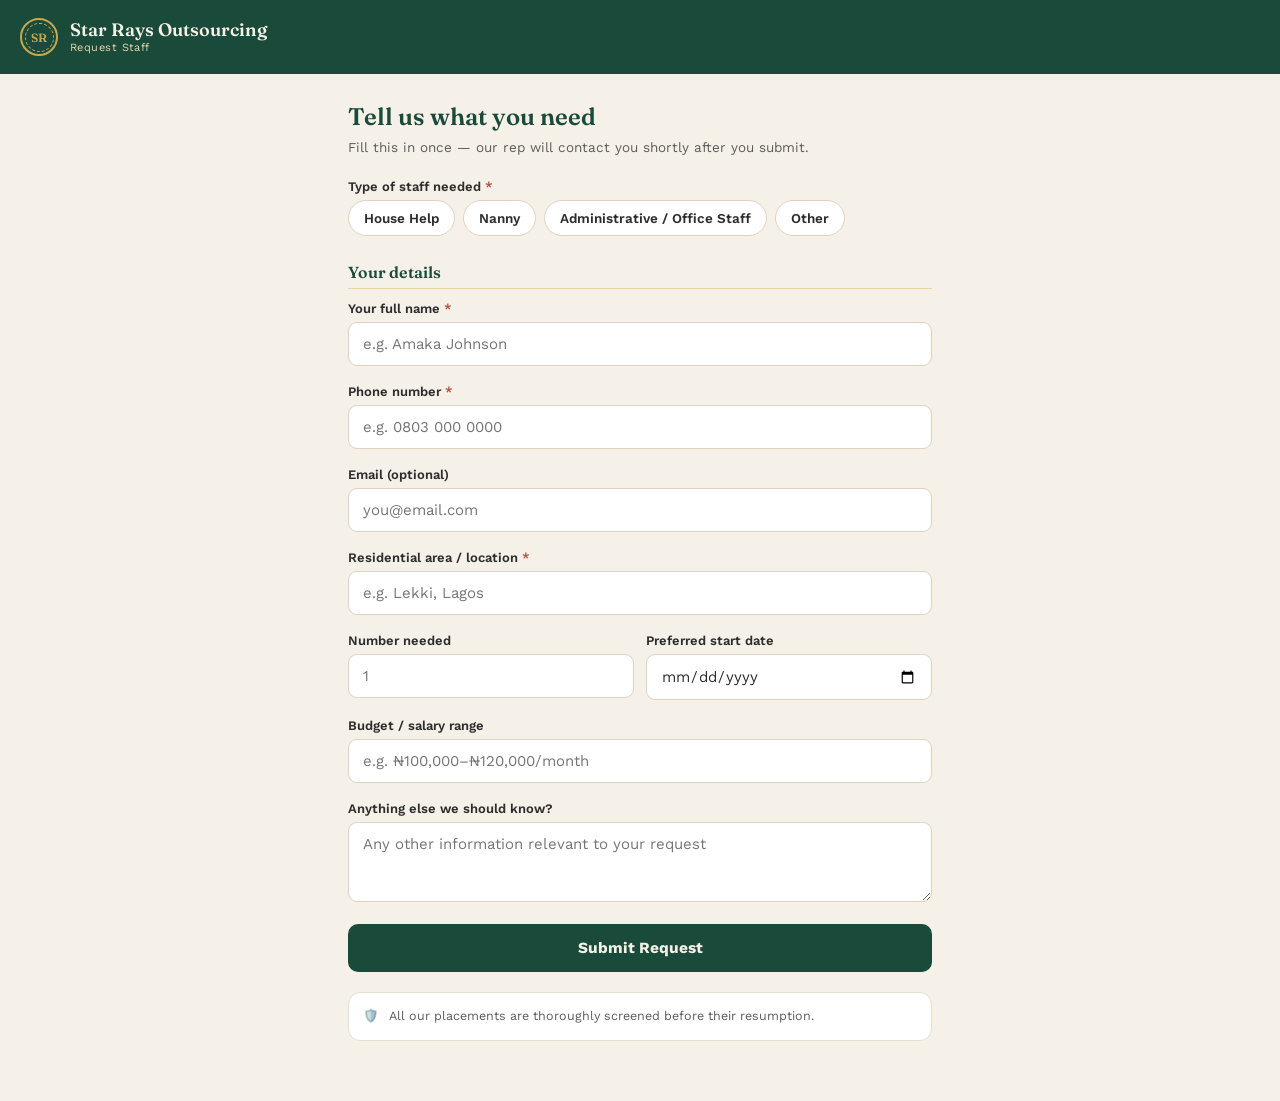
==== commit 21b38b22: "Update index.html" ====
--- a/index.html
+++ b/index.html
@@ -91,10 +91,9 @@
     <div class="field">
       <label>Type of staff needed <span class="req">*</span></label>
       <div class="chip-row" data-group="staffType">
-        <button type="button" class="chip" data-value="House Assistant">House Assistant</button>
+        <button type="button" class="chip" data-value="House Help">House Help</button>
         <button type="button" class="chip" data-value="Nanny">Nanny</button>
         <button type="button" class="chip" data-value="Administrative / Office Staff">Administrative / Office Staff</button>
-        <button type="button" class="chip" data-value="Recurring Cleaning">Recurring Cleaning</button>
         <button type="button" class="chip" data-value="Other">Other</button>
       </div>
     </div>
@@ -127,8 +126,8 @@
         <input type="text" name="homeAddress" placeholder="e.g. 5 Admiralty Way, Lekki Phase 1" />
       </div>
       <div class="field">
-        <label>Preferred method of contact</label>
-        <div class="chip-row" data-group="contactMethod">
+        <label>Preferred method(s) of contact (select all that apply)</label>
+        <div class="chip-row" data-group="contactMethod" data-multi="true">
           <button type="button" class="chip" data-value="Phone Call">Phone Call</button>
           <button type="button" class="chip" data-value="WhatsApp">WhatsApp</button>
           <button type="button" class="chip" data-value="Email">Email</button>
@@ -147,7 +146,7 @@
       </div>
     </div>
 
-    <!-- ========== Domestic (House Assistant / Nanny) ========== -->
+    <!-- ========== Domestic (House Help / Nanny) ========== -->
     <div id="domesticFields" class="hidden-section">
 
       <div class="section-title">Work arrangement &amp; salary guide</div>
@@ -309,7 +308,7 @@
 
       <div class="notice">
         <b>Days off</b>
-        Mature staff are entitled to 4 days off in a month. Younger live-in help are entitled to 3 days off in a month, preferably at the end of the month.
+        Staff are entitled to 3 days off at the end of each month.
       </div>
     </div>
 
@@ -351,30 +350,6 @@
           <button type="button" class="chip" data-value="No">No</button>
         </div>
       </div>
-    </div>
-
-    <!-- ========== Cleaning ========== -->
-    <div id="cleaningFields" class="hidden-section">
-      <div class="section-title">Cleaning details</div>
-      <div class="field">
-        <label>House structure</label>
-        <div class="chip-row" data-group="houseType">
-          <button type="button" class="chip" data-value="Flat">Flat</button>
-          <button type="button" class="chip" data-value="Bungalow">Bungalow</button>
-          <button type="button" class="chip" data-value="Duplex">Duplex</button>
-          <button type="button" class="chip" data-value="Terrace">Terrace</button>
-          <button type="button" class="chip" data-value="Other">Other</button>
-        </div>
-      </div>
-      <div class="field">
-        <label>Cleaning frequency</label>
-        <div class="chip-row" data-group="cleaningFrequency">
-          <button type="button" class="chip" data-value="Monthly">Monthly</button>
-          <button type="button" class="chip" data-value="Daily">Daily</button>
-          <button type="button" class="chip" data-value="One-off">One-off</button>
-        </div>
-      </div>
-      <div id="cleaningPriceNote" class="price-note"></div>
     </div>
 
     <div id="flatPriceNote" class="price-note"></div>
@@ -433,20 +408,21 @@
 
 <script>
 const FORM_ENDPOINT = "https://formspree.io/f/xaewkjbd";
-const DOMESTIC_TYPES = ["House Assistant", "Nanny"];
+const DOMESTIC_TYPES = ["House Help", "Nanny"];
 
 const state = {
   staffType: "", arrangement: "", paymentPlan: "", ageRange: "",
-  houseType: "", cleaningFrequency: "", houseTypeDomestic: "",
+  houseTypeDomestic: "", contactMethod: [],
   dutiesNanny: [], dutiesHouse: []
 };
 
 /* ---------- Salary bands (from the Monthly Salary Bands card) ---------- */
+const HOUSE_DUTIES = ["General household cleaning", "Laundry and ironing", "Washing dishes", "Tidying and maintaining the home", "General household assistance"];
+const HOUSE_DEPENDS = "Depends on the number of children and household activities";
 const BANDS = {
-  houseIn: {
-    title: "Basic Live-in House Help", sub: "1–2 children (if any)", salary: "₦90,000 – ₦120,000",
-    duties: ["General household cleaning", "Laundry and ironing", "Washing dishes", "Tidying and maintaining the home", "General household assistance"]
-  },
+  houseIn1825: { title: "Live-in House Help", sub: "Ages 18–25 · " + HOUSE_DEPENDS, salary: "₦80,000 – ₦120,000", duties: HOUSE_DUTIES },
+  houseIn2645: { title: "Live-in House Help", sub: "Ages 26–45 · " + HOUSE_DEPENDS, salary: "₦120,000 – ₦150,000", duties: HOUSE_DUTIES },
+  houseOut: { title: "Live-out House Help", sub: HOUSE_DEPENDS, salary: "₦120,000 – ₦150,000", duties: HOUSE_DUTIES },
   nannyBasic: {
     title: "Basic Nanny", sub: "1–2 children", salary: "₦120,000 – ₦150,000",
     duties: ["Child supervision and safety", "Feeding and meal preparation for the children", "Bathing and dressing", "School preparation and school runs", "Keeping children's rooms and play areas tidy", "Light household assistance"]
@@ -461,13 +437,12 @@
   }
 };
 const SALARY_NOTE = "Salaries are a guide. The final rate depends on the duties, number of children, working hours and location. The one-time processing fee is separate from the monthly salary.";
-const LIVE_OUT_HOUSE_NOTE = "Live-out House Assistant: ₦100,000/month and above — includes a transport allowance.";
 
 function bandsFor(type, arr) {
-  if (type === "House Assistant") {
-    if (arr === "Live-in") return { bands: [BANDS.houseIn], note: "" };
-    if (arr === "Live-out") return { bands: [], note: LIVE_OUT_HOUSE_NOTE };
-    if (arr === "Either") return { bands: [BANDS.houseIn], note: LIVE_OUT_HOUSE_NOTE };
+  if (type === "House Help") {
+    if (arr === "Live-in") return { bands: [BANDS.houseIn1825, BANDS.houseIn2645], note: "" };
+    if (arr === "Live-out") return { bands: [BANDS.houseOut], note: "" };
+    if (arr === "Either") return { bands: [BANDS.houseIn1825, BANDS.houseIn2645, BANDS.houseOut], note: "" };
   }
   if (type === "Nanny") {
     if (arr === "Live-in") return { bands: [BANDS.nannyBasic, BANDS.nannyFull], note: "" };
@@ -493,7 +468,7 @@
     terms: [
       "Valid for one (1) year from the date of engagement. Replacements are provided within 2–4 weeks.",
       "Renewal: after the first year you may renew for another year at ₦80,000. Renewal covers one (1) staff replacement, and we continue to manage salary, complaints and all other matters relating to your staff.",
-      "Non-renewal: if you do not renew, we no longer manage the staff member and are not responsible for any staff change or replacement until the retainership is renewed.",
+      "If you do not renew: we will continue to manage your staff member for as long as they remain in the placement, but no replacement is covered. If the staff member leaves after the one-year period, you must renew before we place a new staff member. Every new staff member goes through guarantor verification and pre-employment medical tests.",
       "This plan applies to this staff request only. Further requests attract our standard fees, open to negotiation.",
       "Fees cover recruitment, screening and verification, and are non-refundable."
     ]
@@ -537,22 +512,11 @@
   });
 });
 
-/* ---------- Cleaning / flat notes ---------- */
+/* ---------- Pricing notes for other roles ---------- */
 const FLAT_PRICING = {
   "Administrative / Office Staff": "Recruitment fee: 6% of annual gross salary + 7.5% VAT",
   "Other": "We'll confirm pricing with you once we understand the role."
 };
-
-function cleaningNote(freq, houseType) {
-  if (freq === "Monthly") {
-    return houseType === "Flat"
-      ? "₦85,000/month (8 visits) for flats."
-      : "Monthly rate is subject to assessment for this house structure.";
-  }
-  if (freq === "Daily") return "Daily rate is subject to assessment of the apartment.";
-  if (freq === "One-off") return "One-off cleaning — we'll confirm a quote based on house size and condition.";
-  return "";
-}
 
 /* ---------- Render ---------- */
 function show(id, on) { document.getElementById(id).classList.toggle("show", !!on); }
@@ -569,12 +533,11 @@
   show("termsFields", dom);
   show("nannyOnly", t === "Nanny");
   show("dutiesNannyBox", t === "Nanny");
-  show("dutiesHouseBox", t === "House Assistant");
+  show("dutiesHouseBox", t === "House Help");
   show("schoolSchedule", t === "Nanny" && state.schoolAttend === "Yes");
   show("houseTypeFieldDomestic", dom && a === "Live-in");
   show("accommodationField", dom && (a === "Live-in" || a === "Either"));
   show("nannyPackageField", t === "Nanny" && a !== "Live-out");
-  show("cleaningFields", t === "Recurring Cleaning");
   show("officeFields", t === "Administrative / Office Staff");
   document.getElementById("budgetField").style.display = dom ? "none" : "block";
 
@@ -614,14 +577,9 @@
     }
   }
 
-  // cleaning + flat price notes
-  const cn = document.getElementById("cleaningPriceNote");
-  const cText = t === "Recurring Cleaning" ? cleaningNote(state.cleaningFrequency, state.houseType) : "";
-  cn.textContent = cText;
-  cn.classList.toggle("show", !!cText);
-
+  // price note for office staff / other
   const fn = document.getElementById("flatPriceNote");
-  const fText = (t && !dom && t !== "Recurring Cleaning") ? (FLAT_PRICING[t] || "") : "";
+  const fText = (t && !dom) ? (FLAT_PRICING[t] || "") : "";
   fn.textContent = fText;
   fn.classList.toggle("show", !!fText);
 }
@@ -682,7 +640,7 @@
     const duties = (t === "Nanny" ? state.dutiesNanny : state.dutiesHouse).join(", ");
     Object.assign(p, {
       "Home address": g("homeAddress"),
-      "Preferred contact method": state.contactMethod || "",
+      "Preferred contact method": state.contactMethod.join(", "),
       "Arrangement": a,
       "Package preferred": t === "Nanny" ? (state.nannyPackage || "") : "",
       "Working days": g("workDays"),
@@ -722,13 +680,6 @@
     });
   }
 
-  if (t === "Recurring Cleaning") {
-    Object.assign(p, {
-      "House structure": state.houseType,
-      "Cleaning frequency": state.cleaningFrequency
-    });
-  }
-
   p["Notes"] = g("details");
   p["_subject"] = "New Star Rays staffing request: " + t + " — " + fullName + " [" + ref + "]";
 
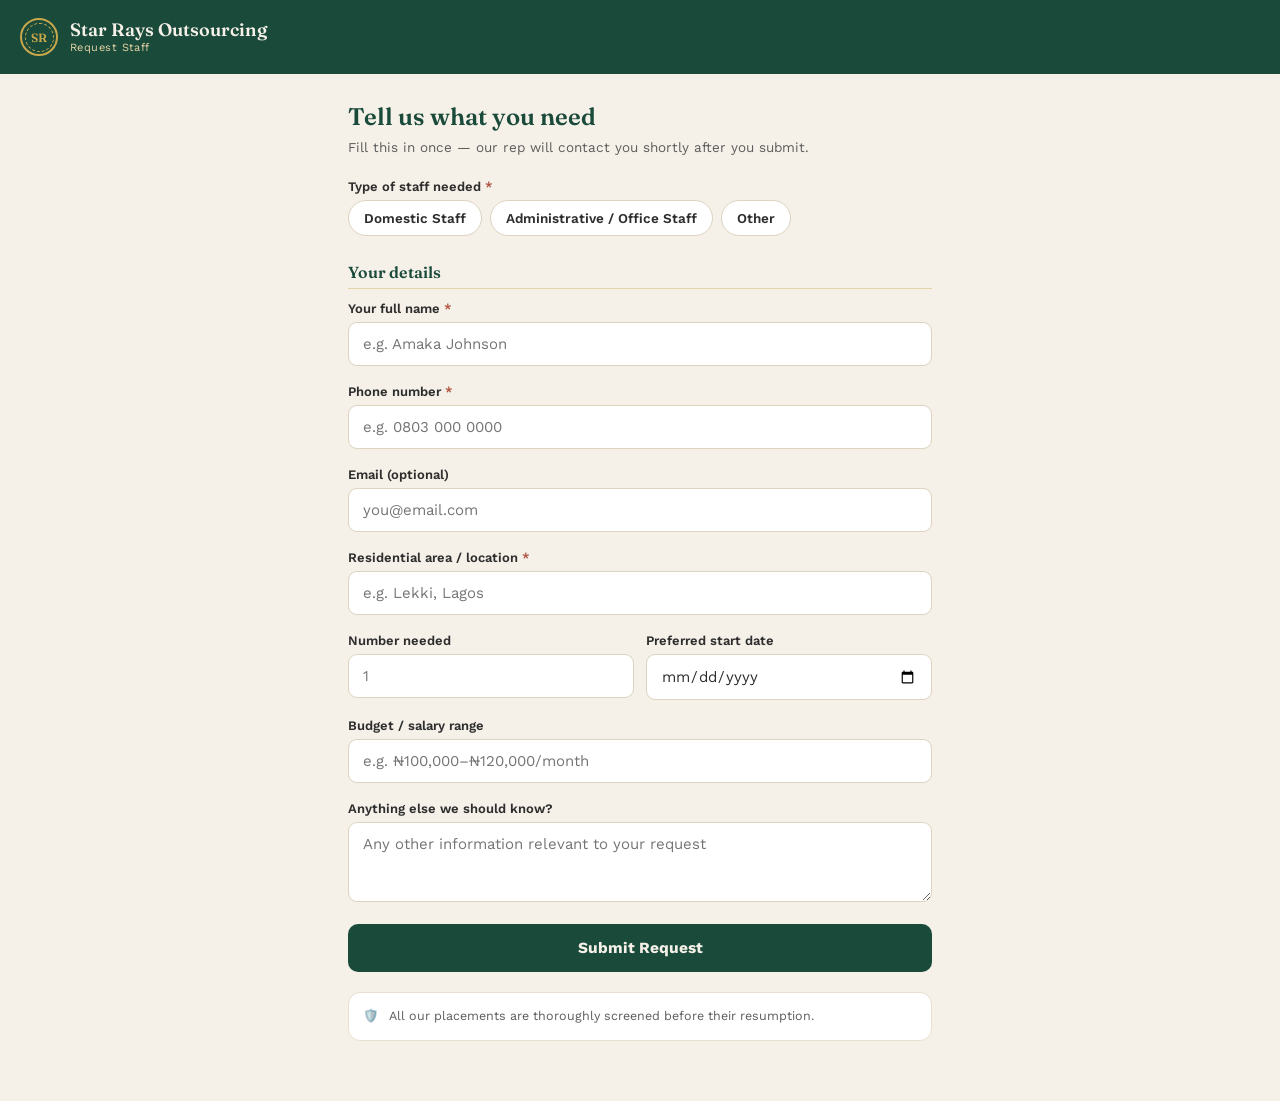
==== commit 784c60e8: "Update index.html" ====
--- a/index.html
+++ b/index.html
@@ -91,10 +91,17 @@
     <div class="field">
       <label>Type of staff needed <span class="req">*</span></label>
       <div class="chip-row" data-group="staffType">
+        <button type="button" class="chip" data-value="Domestic Staff">Domestic Staff</button>
+        <button type="button" class="chip" data-value="Administrative / Office Staff">Administrative / Office Staff</button>
+        <button type="button" class="chip" data-value="Other">Other</button>
+      </div>
+    </div>
+
+    <div id="domesticRoleField" class="field hidden-section">
+      <label>Which domestic role do you need? <span class="req">*</span></label>
+      <div class="chip-row" data-group="domesticRole">
         <button type="button" class="chip" data-value="House Help">House Help</button>
         <button type="button" class="chip" data-value="Nanny">Nanny</button>
-        <button type="button" class="chip" data-value="Administrative / Office Staff">Administrative / Office Staff</button>
-        <button type="button" class="chip" data-value="Other">Other</button>
       </div>
     </div>
 
@@ -408,10 +415,9 @@
 
 <script>
 const FORM_ENDPOINT = "https://formspree.io/f/xaewkjbd";
-const DOMESTIC_TYPES = ["House Help", "Nanny"];
 
 const state = {
-  staffType: "", arrangement: "", paymentPlan: "", ageRange: "",
+  staffType: "", domesticRole: "", arrangement: "", paymentPlan: "", ageRange: "",
   houseTypeDomestic: "", contactMethod: [],
   dutiesNanny: [], dutiesHouse: []
 };
@@ -466,9 +472,9 @@
       "Full staff management"
     ],
     terms: [
-      "Valid for one (1) year from the date of engagement. Replacements are provided within 2–4 weeks.",
-      "Renewal: after the first year you may renew for another year at ₦80,000. Renewal covers one (1) staff replacement, and we continue to manage salary, complaints and all other matters relating to your staff.",
-      "If you do not renew: we will continue to manage your staff member for as long as they remain in the placement, but no replacement is covered. If the staff member leaves after the one-year period, you must renew before we place a new staff member. Every new staff member goes through guarantor verification and pre-employment medical tests.",
+      "Valid for one (1) year from the day the staff member resumes work. Replacements are provided within 2–4 weeks.",
+      "Renewal: after the first year you may renew for another year at ₦80,000. Renewal covers one (1) staff replacement, including the new staff member's guarantor verification and pre-employment medical tests, and we continue to manage salary, complaints and all other matters relating to your staff.",
+      "If you do not renew: we will continue to manage your staff member for as long as they remain in the placement, but no replacement is covered. If the staff member leaves after the one-year period, you must pay the ₦80,000 renewal fee before we place a new staff member.",
       "This plan applies to this staff request only. Further requests attract our standard fees, open to negotiation.",
       "Fees cover recruitment, screening and verification, and are non-refundable."
     ]
@@ -485,7 +491,7 @@
       "Salary paid directly by you"
     ],
     terms: [
-      "Placement coverage lasts three (3) months. A replacement, if needed, is provided within 2–4 weeks.",
+      "Placement coverage lasts three (3) months from the day the staff member resumes work. A replacement, if needed, is provided within 2–4 weeks.",
       "After placement, supervision and day-to-day management of the staff member is your responsibility.",
       "This plan applies to this staff request only.",
       "Fees cover recruitment, screening and verification, and are non-refundable."
@@ -525,28 +531,31 @@
 let lastPlan = "";
 
 function render() {
-  const t = state.staffType, a = state.arrangement;
-  const dom = DOMESTIC_TYPES.includes(t);
-
-  show("domesticFields", dom);
-  show("domesticContact", dom);
-  show("termsFields", dom);
+  const sType = state.staffType, a = state.arrangement;
+  const dom = sType === "Domestic Staff";
+  const t = dom ? state.domesticRole : sType;   // the specific role (House Help / Nanny / Administrative / Other)
+  const domReady = dom && !!t;
+
+  show("domesticRoleField", dom);
+  show("domesticFields", domReady);
+  show("domesticContact", domReady);
+  show("termsFields", domReady);
   show("nannyOnly", t === "Nanny");
   show("dutiesNannyBox", t === "Nanny");
   show("dutiesHouseBox", t === "House Help");
   show("schoolSchedule", t === "Nanny" && state.schoolAttend === "Yes");
-  show("houseTypeFieldDomestic", dom && a === "Live-in");
-  show("accommodationField", dom && (a === "Live-in" || a === "Either"));
+  show("houseTypeFieldDomestic", domReady && a === "Live-in");
+  show("accommodationField", domReady && (a === "Live-in" || a === "Either"));
   show("nannyPackageField", t === "Nanny" && a !== "Live-out");
-  show("officeFields", t === "Administrative / Office Staff");
+  show("officeFields", sType === "Administrative / Office Staff");
   document.getElementById("budgetField").style.display = dom ? "none" : "block";
 
   // salary bands (only rebuilt when type or arrangement changes, so open cards stay open)
-  const bandsKey = dom ? t + "|" + a : "";
+  const bandsKey = domReady ? t + "|" + a : "";
   if (bandsKey !== lastBandsKey) {
     lastBandsKey = bandsKey;
     const box = document.getElementById("bandsBox");
-    const info = dom ? bandsFor(t, a) : { bands: [], note: "" };
+    const info = domReady ? bandsFor(t, a) : { bands: [], note: "" };
     if (info.bands.length || info.note) {
       let h = "";
       if (info.bands.length) {
@@ -579,7 +588,7 @@
 
   // price note for office staff / other
   const fn = document.getElementById("flatPriceNote");
-  const fText = (t && !dom) ? (FLAT_PRICING[t] || "") : "";
+  const fText = (sType && !dom) ? (FLAT_PRICING[sType] || "") : "";
   fn.textContent = fText;
   fn.classList.toggle("show", !!fText);
 }
@@ -607,12 +616,17 @@
 
   const fd = new FormData(form);
   const g = (k) => (fd.get(k) || "").toString().trim();
-  const t = state.staffType, a = state.arrangement;
-  const dom = DOMESTIC_TYPES.includes(t);
+  const sType = state.staffType, a = state.arrangement;
+  const dom = sType === "Domestic Staff";
+  const t = dom ? state.domesticRole : sType;
+  const typeLabel = dom ? "Domestic Staff – " + t : t;
   const fullName = g("fullName"), phone = g("phone"), location = g("location");
 
-  if (!t || !fullName || !phone || !location) {
+  if (!sType || !fullName || !phone || !location) {
     return showError("Please fill in staff type, your name, phone number, and location — the rest is optional.");
+  }
+  if (dom && !t) {
+    return showError("Please choose the domestic role you need — House Help or Nanny.");
   }
   if (dom && !state.paymentPlan) {
     return showError("Please choose an engagement option — Retainership or One-off.");
@@ -627,7 +641,7 @@
   const p = {
     "Reference": ref,
     "Date submitted": when,
-    "Staff type": t,
+    "Staff type": typeLabel,
     "Full name": fullName,
     "Phone": phone,
     "Email": g("email"),
@@ -681,7 +695,7 @@
   }
 
   p["Notes"] = g("details");
-  p["_subject"] = "New Star Rays staffing request: " + t + " — " + fullName + " [" + ref + "]";
+  p["_subject"] = "New Star Rays staffing request: " + typeLabel + " — " + fullName + " [" + ref + "]";
 
   // drop empty answers so the email only shows what the client filled in
   const payload = Object.fromEntries(Object.entries(p).filter(([k, v]) => v !== "" && v != null));
